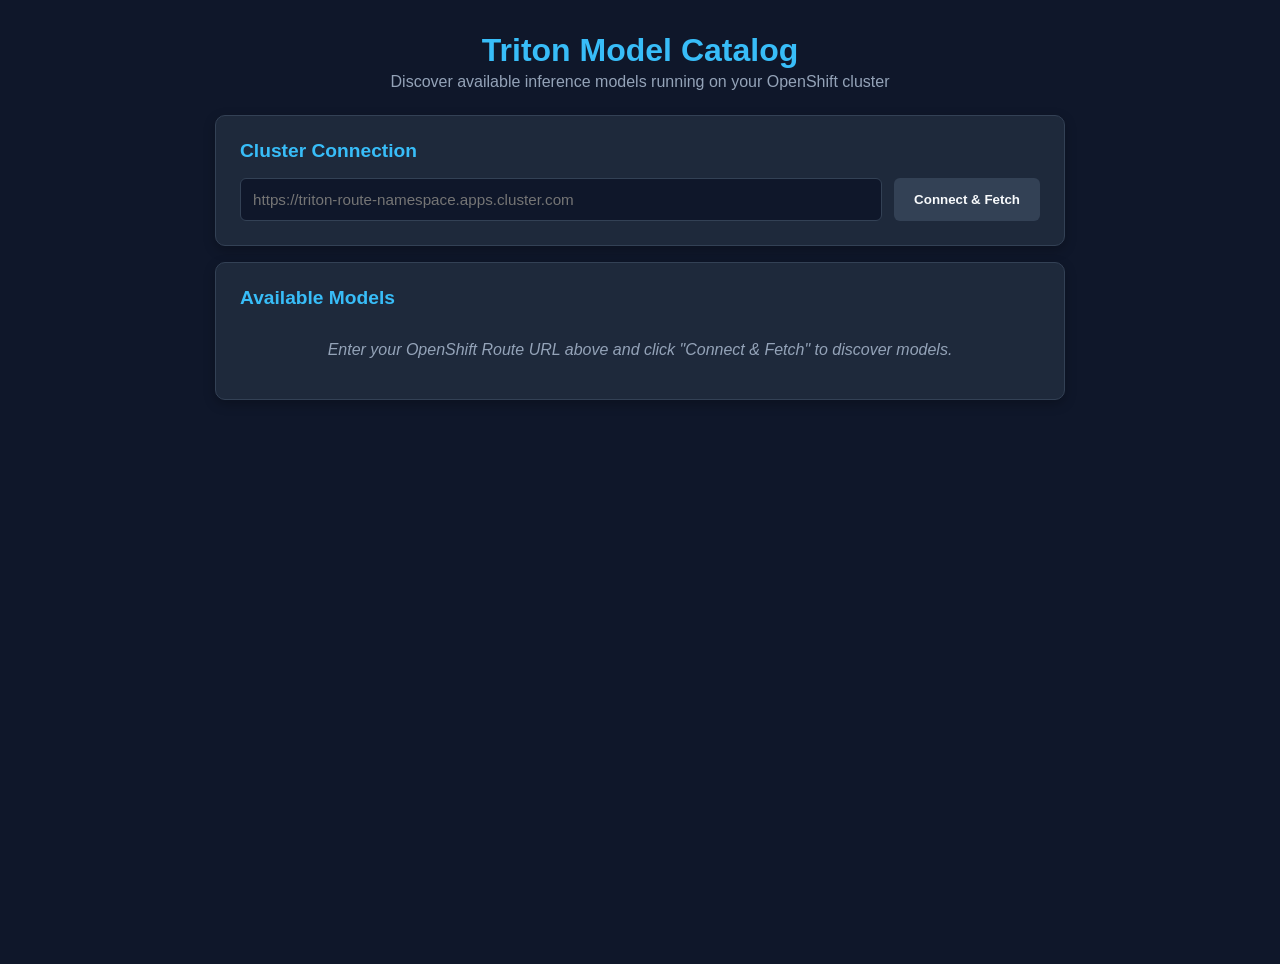
==== NginxServer/home-page/index.html @ aab0740b "feat(website): created website code" ====
<!DOCTYPE html>
<html lang="en">
<head>
  <meta charset="UTF-8" />
  <meta name="viewport" content="width=device-width, initial-scale=1.0" />
  <title>Triton AI Hub - Model Catalog</title>
  <link rel="stylesheet" href="styles.css" />
</head>
<body>
  <div class="app-container">
    <header class="app-header">
      <h1>Triton Model Catalog</h1>
      <p>Discover available inference models running on your OpenShift cluster</p>
    </header>

    <main class="main-content">
      <!-- Connection Section -->
      <section class="card">
        <h2>Cluster Connection</h2>
        <div class="form-group row">
          <input 
            type="text" 
            id="routeUrl" 
            placeholder="https://triton-route-namespace.apps.cluster.com" 
            value="" 
          />
          <button class="btn-secondary" onclick="fetchAvailableModels()">Connect & Fetch</button>
        </div>
      </section>

      <!-- Available Models Catalog -->
      <section class="card">
        <h2>Available Models</h2>
        <div id="catalogStatus" class="status-idle">
          Enter your OpenShift Route URL above and click "Connect & Fetch" to discover models.
        </div>
        <div id="modelGrid" class="model-grid hidden"></div>
      </section>
    </main>
  </div>

  <script src="menu.js"></script>
</body>
</html>
---- NginxServer/home-page/styles.css ----
:root {
  --bg-color: #0f172a;
  --card-bg: #1e293b;
  --accent: #38bdf8;
  --accent-hover: #0284c7;
  --text-main: #f8fafc;
  --text-muted: #94a3b8;
  --border: #334155;
  --bar-bg: #0f172a;
  --success: #4ade80;
}

body {
  margin: 0;
  font-family: -apple-system, BlinkMacSystemFont, "Segoe UI", Roboto, Helvetica, Arial, sans-serif;
  background-color: var(--bg-color);
  color: var(--text-main);
  display: flex;
  justify-content: center;
  min-height: 100vh;
  padding: 2rem 1rem;
}

.app-container {
  width: 100%;
  max-width: 850px;
  display: flex;
  flex-direction: column;
  gap: 1.5rem;
}

.app-header { text-align: center; }
.app-header h1 { margin: 0; color: var(--accent); font-size: 2rem; }
.app-header p { margin: 0.25rem 0 0; color: var(--text-muted); }

.card {
  background-color: var(--card-bg);
  border: 1px solid var(--border);
  border-radius: 10px;
  padding: 1.5rem;
  box-shadow: 0 4px 12px rgba(0, 0, 0, 0.25);
  margin-bottom: 1rem;
}

.card h2 { margin-top: 0; font-size: 1.2rem; color: var(--accent); }

.row { display: flex; gap: 0.75rem; }
.row input { flex: 1; }

input[type="text"] {
  background-color: #0f172a;
  border: 1px solid var(--border);
  color: var(--text-main);
  padding: 0.75rem;
  border-radius: 6px;
  font-size: 0.95rem;
}

button, .btn-back {
  border: none;
  border-radius: 6px;
  font-weight: 600;
  cursor: pointer;
  padding: 0.75rem 1.25rem;
  text-decoration: none;
  display: inline-block;
  transition: background-color 0.2s;
}

.btn-primary { background-color: var(--accent); color: #0f172a; }
.btn-primary:hover { background-color: var(--accent-hover); }

.btn-secondary { background-color: var(--border); color: var(--text-main); }
.btn-secondary:hover { background-color: #475569; }

.btn-back { background-color: transparent; border: 1px solid var(--border); color: var(--text-muted); }
.btn-back:hover { background-color: var(--border); color: var(--text-main); }

/* Model Grid */
.model-grid {
  display: grid;
  grid-template-columns: repeat(auto-fill, minmax(240px, 1fr));
  gap: 1rem;
  margin-top: 1rem;
}

.model-card {
  background-color: #0f172a;
  border: 1px solid var(--border);
  border-radius: 8px;
  padding: 1.25rem;
  display: flex;
  flex-direction: column;
  justify-content: space-between;
  gap: 1rem;
}

.model-info h3 { margin: 0; font-size: 1.1rem; color: var(--text-main); }
.model-info p { margin: 0.25rem 0 0; font-size: 0.85rem; color: var(--text-muted); }

.status-badge {
  display: inline-block;
  padding: 0.2rem 0.5rem;
  border-radius: 4px;
  font-size: 0.75rem;
  font-weight: bold;
}
.badge-ready { background-color: rgba(74, 222, 128, 0.2); color: var(--success); }

/* Classifier Page Components */
.view-header {
  display: flex;
  justify-content: space-between;
  align-items: center;
  margin-bottom: 1.5rem;
}

.active-model-tag {
  background-color: #0f172a;
  border: 1px solid var(--accent);
  color: var(--accent);
  padding: 0.4rem 0.8rem;
  border-radius: 20px;
  font-size: 0.85rem;
  font-weight: 600;
}

.drop-zone {
  border: 2px dashed var(--border);
  border-radius: 8px;
  padding: 2rem;
  text-align: center;
  position: relative;
  cursor: pointer;
}
.drop-zone input[type="file"] { position: absolute; top: 0; left: 0; width: 100%; height: 100%; opacity: 0; cursor: pointer; }
.upload-icon { width: 40px; height: 40px; stroke: var(--accent); margin-bottom: 0.5rem; }

.preview-container { margin-top: 1.5rem; display: flex; flex-direction: column; align-items: center; gap: 1rem; }
.image-wrapper img { max-width: 224px; max-height: 224px; border-radius: 8px; border: 2px solid var(--border); object-fit: cover; }

.results-container { margin-top: 1.5rem; }
.results-container h3 { font-size: 1rem; color: var(--accent); margin-bottom: 0.75rem; }
.results-grid { display: flex; flex-direction: column; gap: 0.75rem; }

.prediction-card {
  background-color: #0f172a;
  border: 1px solid var(--border);
  border-radius: 8px;
  padding: 0.8rem 1rem;
}
.prediction-header { display: flex; justify-content: space-between; font-weight: 600; font-size: 0.9rem; }
.prediction-score { color: var(--success); font-family: monospace; }

.progress-bar-bg { background-color: var(--bg-color); height: 6px; border-radius: 3px; overflow: hidden; margin-top: 0.4rem; }
.progress-bar-fill { height: 100%; background-color: var(--accent); width: 0%; transition: width 0.4s ease-out; }

.status-idle { color: var(--text-muted); font-style: italic; text-align: center; padding: 1rem; }
.hidden { display: none !important; }
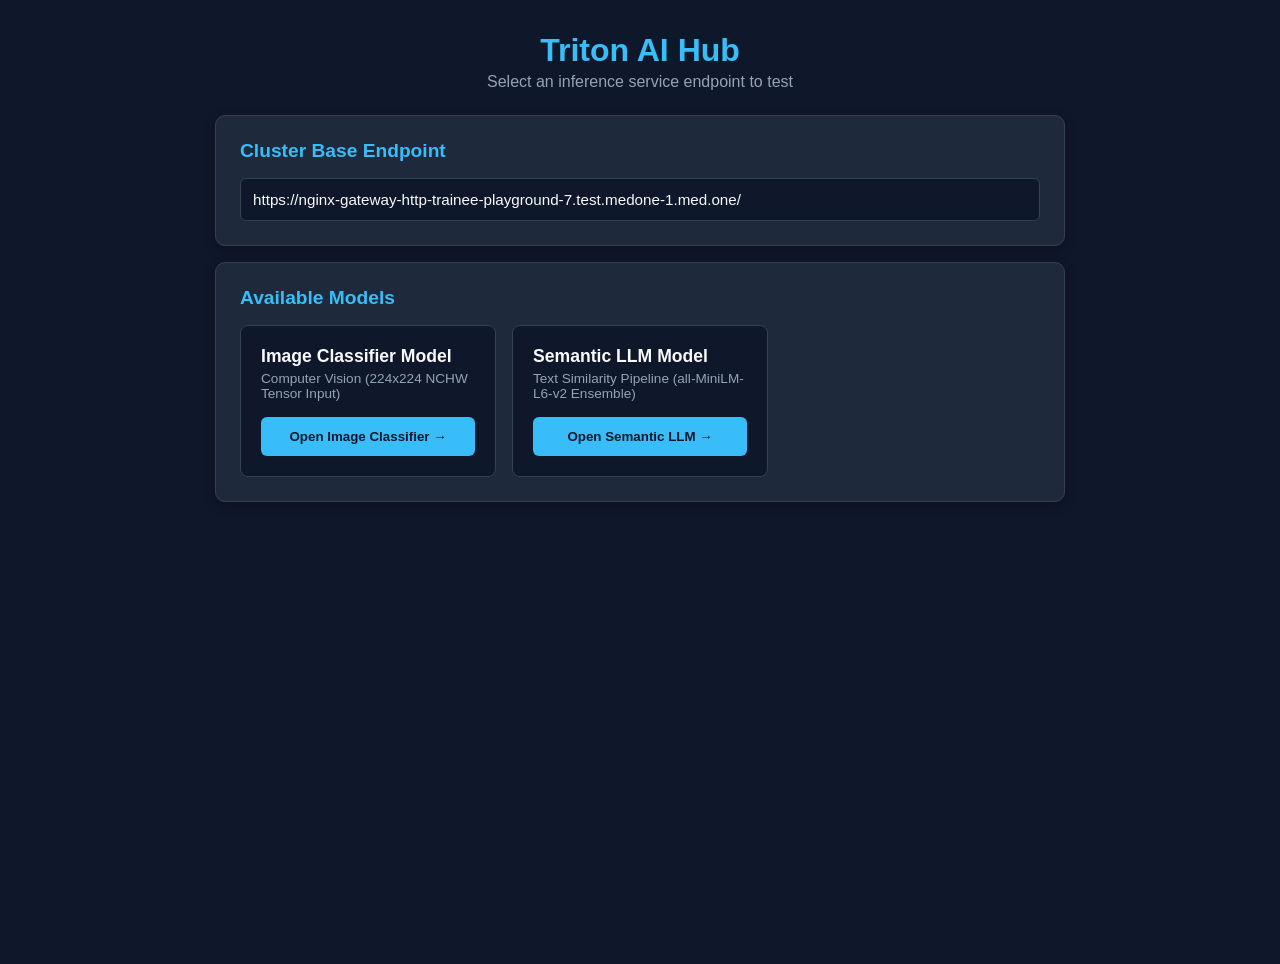
==== commit 80bf3f0e: "finished ui" ====
--- a/NginxServer/home-page/index.html
+++ b/NginxServer/home-page/index.html
@@ -3,42 +3,59 @@
 <head>
   <meta charset="UTF-8" />
   <meta name="viewport" content="width=device-width, initial-scale=1.0" />
-  <title>Triton AI Hub - Model Catalog</title>
+  <title>Triton AI Hub - Menu</title>
   <link rel="stylesheet" href="styles.css" />
 </head>
 <body>
   <div class="app-container">
     <header class="app-header">
-      <h1>Triton Model Catalog</h1>
-      <p>Discover available inference models running on your OpenShift cluster</p>
+      <h1>Triton AI Hub</h1>
+      <p>Select an inference service endpoint to test</p>
     </header>
 
     <main class="main-content">
-      <!-- Connection Section -->
+      <!-- Cluster Gateway Configuration -->
       <section class="card">
-        <h2>Cluster Connection</h2>
+        <h2>Cluster Base Endpoint</h2>
         <div class="form-group row">
           <input 
             type="text" 
             id="routeUrl" 
-            placeholder="https://triton-route-namespace.apps.cluster.com" 
-            value="" 
+            value="https://nginx-gateway-http-trainee-playground-7.test.medone-1.med.one/" 
           />
-          <button class="btn-secondary" onclick="fetchAvailableModels()">Connect & Fetch</button>
         </div>
       </section>
 
-      <!-- Available Models Catalog -->
+      <!-- Static Menu Selection -->
       <section class="card">
         <h2>Available Models</h2>
-        <div id="catalogStatus" class="status-idle">
-          Enter your OpenShift Route URL above and click "Connect & Fetch" to discover models.
+        <div class="model-grid">
+          
+          <div class="model-card">
+            <div class="model-info">
+              <h3>Image Classifier Model</h3>
+              <p>Computer Vision (224x224 NCHW Tensor Input)</p>
+            </div>
+            <button class="btn-primary" onclick="launchApp('classifier.html?model=image_classifier')">
+              Open Image Classifier &rarr;
+            </button>
+          </div>
+
+          <div class="model-card">
+            <div class="model-info">
+              <h3>Semantic LLM Model</h3>
+              <p>Text Similarity Pipeline (all-MiniLM-L6-v2 Ensemble)</p>
+            </div>
+            <button class="btn-primary" onclick="launchApp('minilm.html')">
+              Open Semantic LLM &rarr;
+            </button>
+          </div>
+
         </div>
-        <div id="modelGrid" class="model-grid hidden"></div>
       </section>
     </main>
   </div>
 
   <script src="menu.js"></script>
 </body>
-</html>
+</html>
--- a/NginxServer/home-page/styles.css
+++ b/NginxServer/home-page/styles.css
@@ -150,6 +150,9 @@
   padding: 0.8rem 1rem;
 }
 .prediction-header { display: flex; justify-content: space-between; font-weight: 600; font-size: 0.9rem; }
+.prediction-header.rank-green { color: var(--success); }
+.prediction-header.rank-yellow { color: #facc15; }
+.prediction-header.rank-white { color: var(--text-main); }
 .prediction-score { color: var(--success); font-family: monospace; }
 
 .progress-bar-bg { background-color: var(--bg-color); height: 6px; border-radius: 3px; overflow: hidden; margin-top: 0.4rem; }
@@ -157,3 +160,6 @@
 
 .status-idle { color: var(--text-muted); font-style: italic; text-align: center; padding: 1rem; }
 .hidden { display: none !important; }
+
+.rank-green { color: green; }
+.rank-yellow { color: #facc15; }
